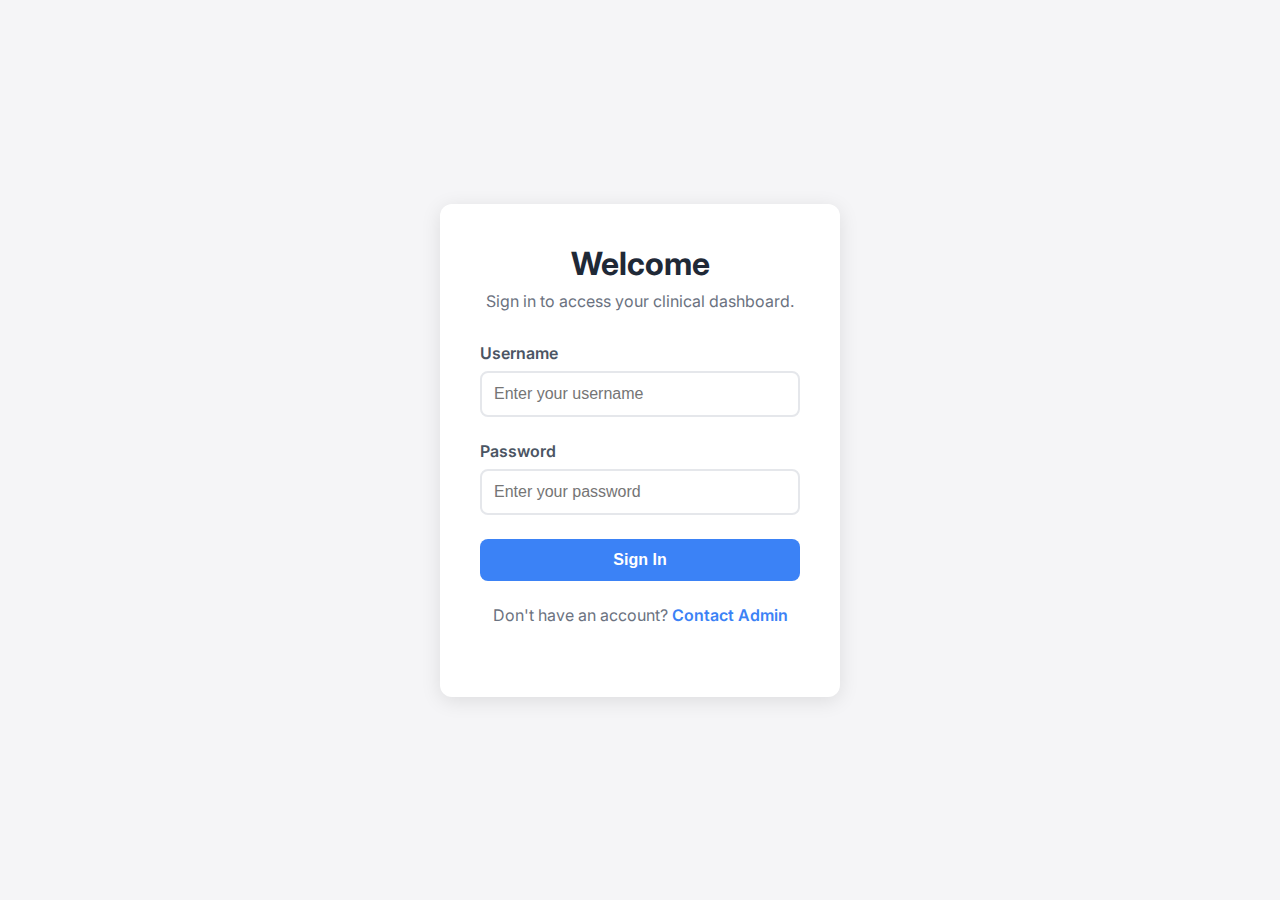
==== frontend/appointments.html @ 40f89564 "Frontend added" ====
<!DOCTYPE html>
<html lang="en">
<head>
    <meta charset="UTF-8">
    <meta name="viewport" content="width=device-width, initial-scale=1.0">
    <title>Clinical Dashboard - Appointments</title>
    <link href="https://fonts.googleapis.com/css2?family=Inter:wght@400;600&display=swap" rel="stylesheet">
    <link rel="stylesheet" href="css/styles.css">
    <link rel="stylesheet" href="css/appointments.css">
</head>
<body>
    <div class="dashboard">
        <!-- Sidebar -->
        <div class="sidebar">
            <div class="menu">
                <a href="home.html" class="menu-item">Home</a>
                <a href="index.html" class="menu-item">Patient Records</a>
                <a href="appointments.html" class="menu-item active">Appointments</a>
                <a href="logout.html" class="menu-item">Logout</a>
            </div>
        </div>

        <!-- Main Content -->
        <div class="main-content">
            <div class="header">
                <h1>Appointments</h1>
                <input type="text" 
                       placeholder="Search appointments..." 
                       class="search-bar">
            </div>

            <!-- Appointments Content -->
            <div class="content-wrapper">
                <div class="appointments-grid">
                    <!-- Upcoming Appointments -->
                    <div class="appointments-section">
                        <h2>Upcoming Appointments</h2>
                        <div class="appointment-list">
                            <div class="appointment-card">
                                <div class="appointment-time">10:00 AM</div>
                                <div class="appointment-details">
                                    <div class="patient-name">John Doe</div>
                                    <div class="appointment-reason">Follow-up: Hypertension</div>
                                </div>
                                <button class="action-button">View</button>
                            </div>
                            <div class="appointment-card">
                                <div class="appointment-time">02:30 PM</div>
                                <div class="appointment-details">
                                    <div class="patient-name">Sarah Smith</div>
                                    <div class="appointment-reason">New Patient Consultation</div>
                                </div>
                                <button class="action-button">View</button>
                            </div>
                        </div>
                    </div>

                    <!-- Past Appointments -->
                    <div class="appointments-section">
                        <h2>Past Appointments</h2>
                        <div class="appointment-list">
                            <div class="appointment-card past">
                                <div class="appointment-time">09:00 AM</div>
                                <div class="appointment-details">
                                    <div class="patient-name">Michael Brown</div>
                                    <div class="appointment-reason">Diabetes Checkup</div>
                                </div>
                                <button class="action-button">Details</button>
                            </div>
                        </div>
                    </div>
                </div>

                <!-- New Appointment Button -->
                <div class="new-appointment">
                    <button class="primary-button">
                        <span class="icon">➕</span>
                        Schedule New Appointment
                    </button>
                </div>
            </div>
        </div>
    </div>

    <script src="js/router.js"></script>
    <script>
        // Redirect to login if not authenticated
        if (sessionStorage.getItem('isLoggedIn') !== 'true') {
            window.location.href = 'login.html';
        }
    </script>
    <script src="js/auth.js"></script>
</body>
</html>
---- frontend/css/styles.css ----
* {
    margin: 0;
    padding: 0;
    box-sizing: border-box;
}

body {
    font-family: 'Inter', sans-serif;
    background: #f5f5f7;
    min-height: 100vh;
}

.dashboard {
    display: flex;
    min-height: 100vh;
}

.sidebar {
    width: 250px;
    background: white;
    padding: 2rem 1.5rem;
    box-shadow: 2px 0 5px rgba(0,0,0,0.1);
}

.menu {
    display: flex;
    flex-direction: column;
    gap: 1rem;
}

.menu-item {
    padding: 0.75rem 1.5rem;
    text-decoration: none;
    color: #4b5563;
    border-radius: 8px;
    transition: all 0.2s ease;
}

.menu-item.active, .menu-item:hover {
    background: #f3f4f6;
    color: #3b82f6;
}

.main-content {
    flex: 1;
    padding: 2rem;
}

.header {
    display: flex;
    justify-content: space-between;
    align-items: center;
    margin-bottom: 2rem;
}

.search-bar {
    padding: 0.75rem 1.5rem;
    border: 2px solid #e5e7eb;
    border-radius: 8px;
    width: 300px;
    transition: all 0.2s ease;
}

.search-bar:focus {
    border-color: #3b82f6;
    outline: none;
    box-shadow: 0 0 0 3px rgba(59, 130, 246, 0.1);
}

.patient-details {
    display: grid;
    grid-template-columns: repeat(auto-fit, minmax(250px, 1fr));
    gap: 1.5rem;
    margin-bottom: 2rem;
}

.detail-card {
    background: white;
    padding: 1.5rem;
    border-radius: 12px;
    box-shadow: 0 2px 4px rgba(0,0,0,0.05);
}

.detail-card label {
    color: #6b7280;
    font-size: 0.875rem;
    margin-bottom: 0.5rem;
    display: block;
}

.recommendations {
    display: grid;
    gap: 1.5rem;
    margin-bottom: 2rem;
}

.recommendation-card {
    background: white;
    padding: 1.5rem;
    border-radius: 12px;
    border-left: 4px solid #3b82f6;
    box-shadow: 0 2px 4px rgba(0,0,0,0.05);
}

.upload-section {
    margin-bottom: 2rem;
}

.custom-file-upload {
    display: flex;
    justify-content: center;
    align-items: center;
    width: 100%;
    padding: 2rem;
    background: white;
    border: 2px dashed #d1d5db;
    border-radius: 12px;
    cursor: pointer;
    transition: all 0.2s ease;
}

.custom-file-upload:hover {
    border-color: #3b82f6;
    background: #f8fafc;
}

#file-upload {
    display: none;
}

.notifications {
    background: #fef3c7;
    padding: 1.25rem;
    border-radius: 12px;
    border-left: 4px solid #f59e0b;
    color: #92400e;
}

@media (max-width: 768px) {
    .dashboard {
        flex-direction: column;
    }

    .sidebar {
        width: 100%;
        padding: 1rem;
    }

    .menu {
        flex-direction: row;
        flex-wrap: wrap;
    }

    .header {
        flex-direction: column;
        gap: 1rem;
        align-items: stretch;
    }

    .search-bar {
        width: 100%;
    }
}
---- frontend/css/appointments.css ----
/* Appointments Page Specific Styles */
.appointments-grid {
    display: flex;
    flex-direction: column;
    gap: 2rem;
}

.appointments-section {
    background: white;
    padding: 1.5rem;
    border-radius: 12px;
    box-shadow: 0 2px 4px rgba(0,0,0,0.05);
}

.appointment-list {
    display: flex;
    flex-direction: column;
    gap: 1rem;
    margin-top: 1rem;
}

.appointment-card {
    display: flex;
    align-items: center;
    justify-content: space-between;
    padding: 1rem;
    border-radius: 8px;
    background: #f8fafc;
    border-left: 4px solid #3b82f6;
    transition: all 0.2s ease;
}

.appointment-card.past {
    border-left-color: #6b7280;
    opacity: 0.8;
}

.appointment-card:hover {
    transform: translateY(-2px);
    box-shadow: 0 4px 6px rgba(0,0,0,0.05);
}

.appointment-time {
    font-weight: 600;
    color: #1f2937;
    min-width: 80px;
}

.appointment-details {
    flex: 1;
    margin: 0 1.5rem;
}

.patient-name {
    font-weight: 600;
    color: #1f2937;
}

.appointment-reason {
    color: #6b7280;
    font-size: 0.875rem;
}

.action-button {
    padding: 0.5rem 1rem;
    background: #3b82f6;
    color: white;
    border: none;
    border-radius: 6px;
    cursor: pointer;
    transition: all 0.2s ease;
}

.action-button:hover {
    background: #2563eb;
}

.new-appointment {
    margin-top: 2rem;
    text-align: center;
}

.primary-button {
    padding: 0.75rem 1.5rem;
    background: #3b82f6;
    color: white;
    border: none;
    border-radius: 8px;
    cursor: pointer;
    font-weight: 600;
    transition: all 0.2s ease;
}

.primary-button:hover {
    background: #2563eb;
    transform: translateY(-2px);
}

.primary-button .icon {
    margin-right: 0.5rem;
}
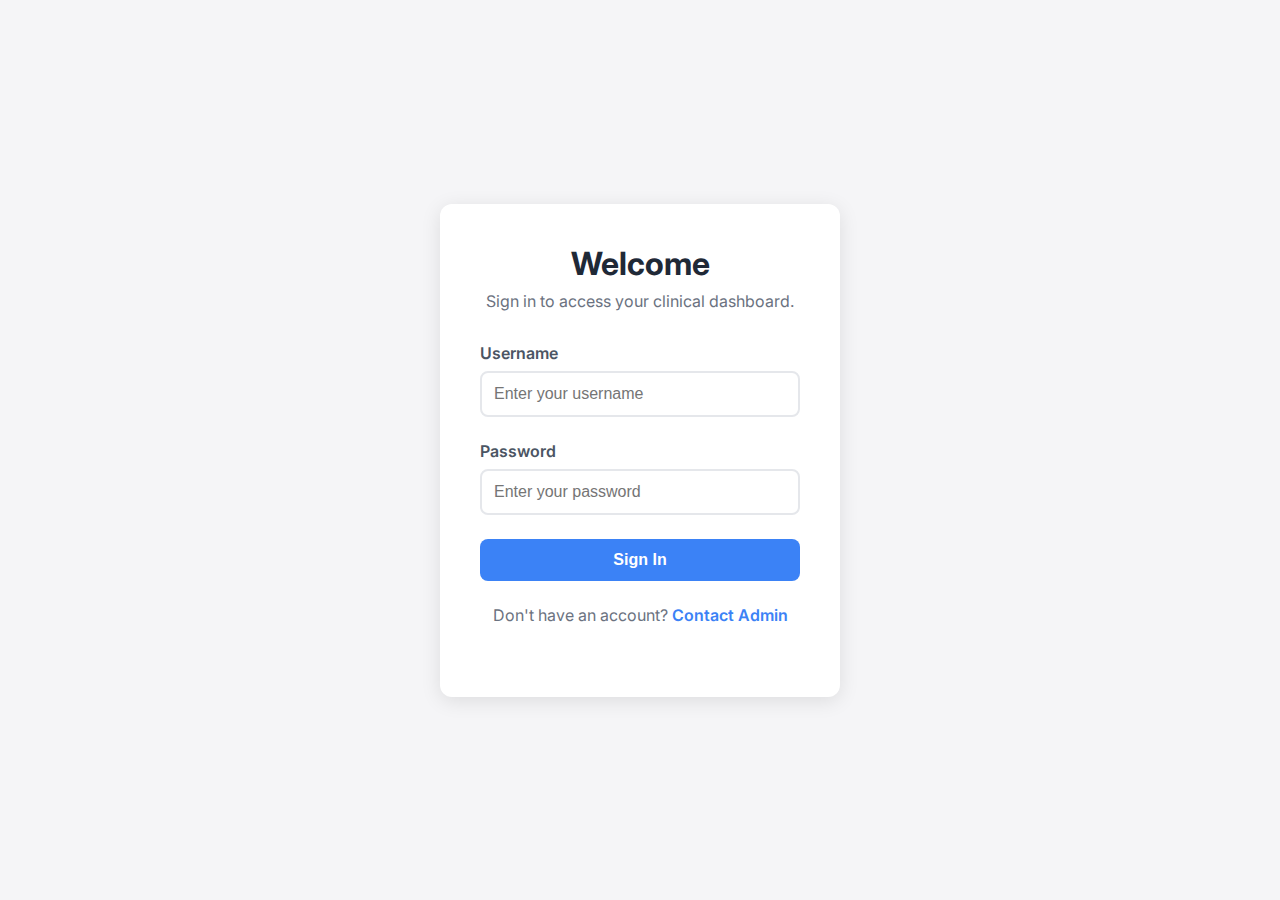
==== commit 6dc61496: "Add files via upload" ====
--- a/frontend/css/styles.css
+++ b/frontend/css/styles.css
@@ -17,7 +17,7 @@
 
 .sidebar {
     width: 250px;
-    background: white;
+    background: #ffffff;
     padding: 2rem 1.5rem;
     box-shadow: 2px 0 5px rgba(0,0,0,0.1);
 }
@@ -75,7 +75,7 @@
 }
 
 .detail-card {
-    background: white;
+    background: #ffffff;
     padding: 1.5rem;
     border-radius: 12px;
     box-shadow: 0 2px 4px rgba(0,0,0,0.05);
@@ -95,7 +95,7 @@
 }
 
 .recommendation-card {
-    background: white;
+    background: #ffffff;
     padding: 1.5rem;
     border-radius: 12px;
     border-left: 4px solid #3b82f6;
@@ -112,7 +112,7 @@
     align-items: center;
     width: 100%;
     padding: 2rem;
-    background: white;
+    background: #ffffff;
     border: 2px dashed #d1d5db;
     border-radius: 12px;
     cursor: pointer;
